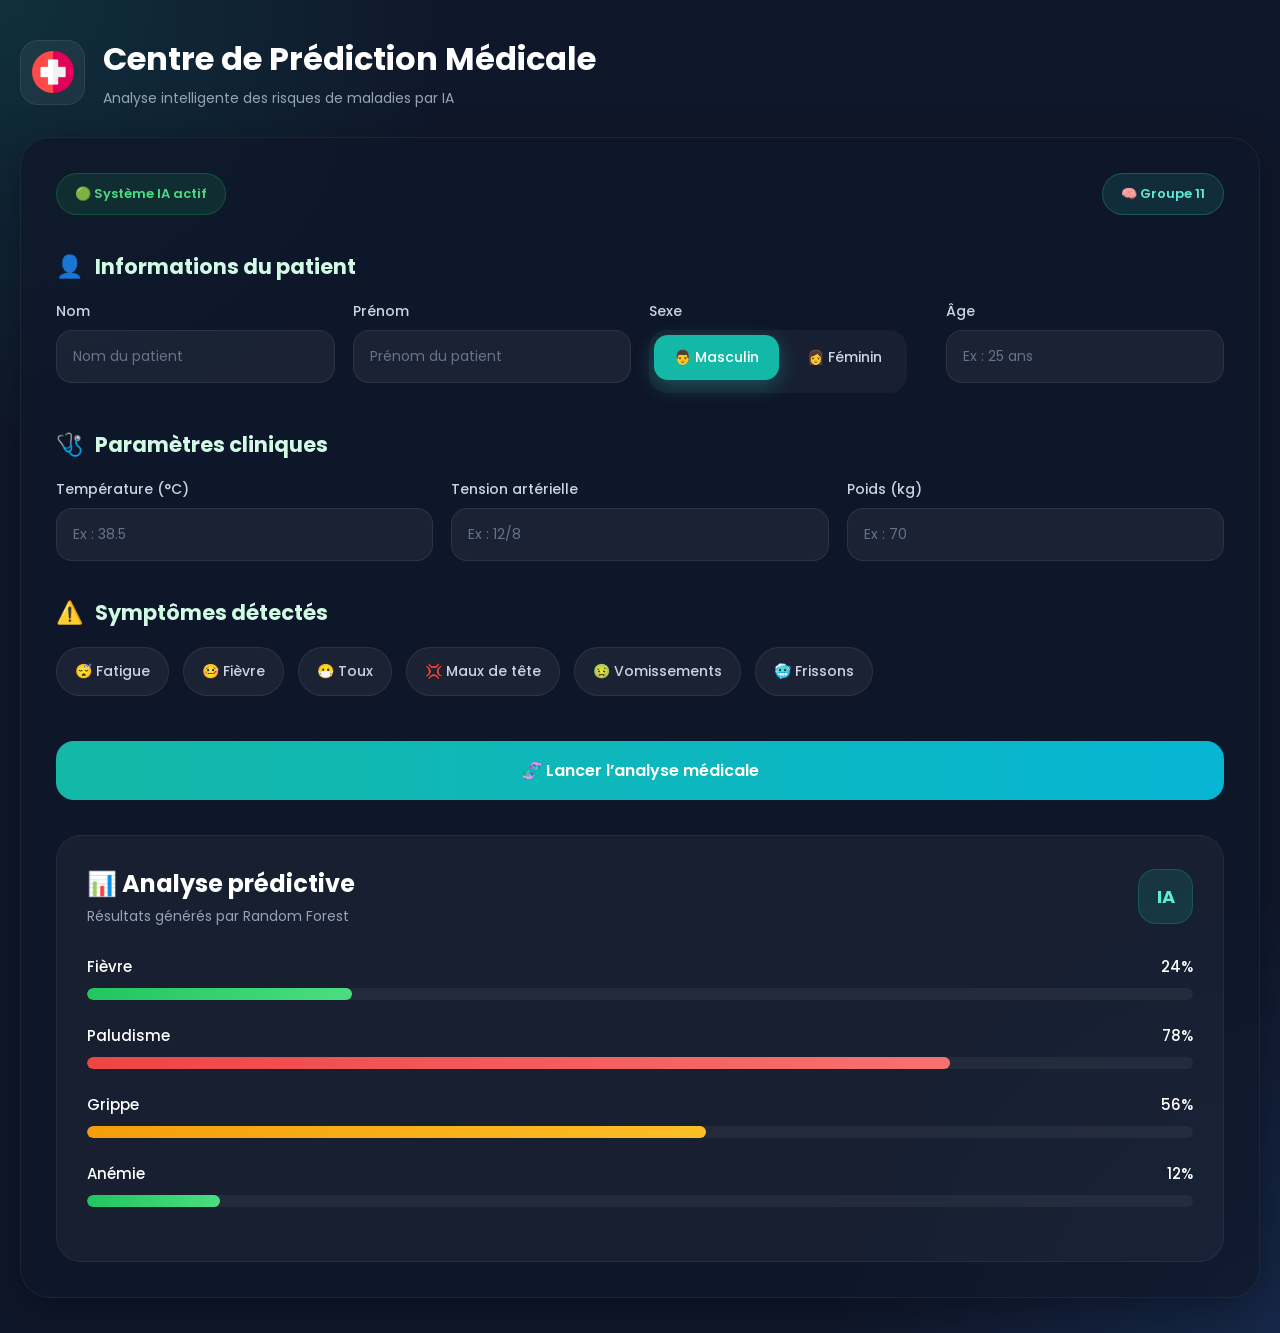
==== frontend/index.html @ faef94f9 "Ajout interface formulaire" ====
<!DOCTYPE html>
<html lang="fr">
<head>
    <meta charset="UTF-8">
    <meta name="viewport" content="width=device-width, initial-scale=1.0">

    <title>Prédiction des maladies</title>

    <link rel="icon" type="image/png" href="assets/hospital.png">

    <link rel="stylesheet" href="css/style.css">
</head>

<body>

    <div class="container">

        <!-- HEADER -->
        <div class="header">

            <div class="logo-box">
                <img src="assets/hospital.png" alt="logo">
            </div>

            <div>
                <h1>Centre de Prédiction Médicale</h1>
                <p>Analyse intelligente des risques de maladies par IA</p>
            </div>

        </div>

        <!-- CARD -->
        <div class="card">

            <!-- TOP BAR -->
            <div class="top-bar">

                <div class="status">
                    🟢 Système IA actif
                </div>

                <div class="group-badge">
                    🧠 Groupe 11
                </div>

            </div>

            <form>

                <!-- PATIENT -->
                <div class="section">

                    <div class="section-header">
                        <span class="section-icon">👤</span>
                        <h2>Informations du patient</h2>
                    </div>

                    <div class="grid grid-4">

                        <div class="input-group">
                            <label>Nom</label>
                            <input type="text" placeholder="Nom du patient">
                        </div>

                        <div class="input-group">
                            <label>Prénom</label>
                            <input type="text" placeholder="Prénom du patient">
                        </div>

                        <div class="input-group">
                            <label>Sexe</label>

                            <div class="gender-switch">

                                <input type="radio" id="male" name="gender" checked>
                                <label for="male">👨 Masculin</label>

                                <input type="radio" id="female" name="gender">
                                <label for="female">👩 Féminin</label>

                            </div>

                        </div>

                        <div class="input-group">
                            <label>Âge</label>
                            <input type="number" placeholder="Ex : 25 ans">
                        </div>

                    </div>

                </div>

                <!-- PARAMETRES -->
                <div class="section">

                    <div class="section-header">
                        <span class="section-icon">🩺</span>
                        <h2>Paramètres cliniques</h2>
                    </div>

                    <div class="grid grid-3">

                        <div class="input-group">
                            <label>Température (°C)</label>
                            <input type="number" step="0.1" placeholder="Ex : 38.5">
                        </div>

                        <div class="input-group">
                            <label>Tension artérielle</label>
                            <input type="text" placeholder="Ex : 12/8">
                        </div>

                        <div class="input-group">
                            <label>Poids (kg)</label>
                            <input type="number" placeholder="Ex : 70">
                        </div>

                    </div>

                </div>

                <!-- SYMPTOMES -->
                <div class="section">

                    <div class="section-header">
                        <span class="section-icon">⚠️</span>
                        <h2>Symptômes détectés</h2>
                    </div>

                    <div class="symptoms-container">

                        <label class="symptom-pill">
                            <input type="checkbox">
                            <span>😴 Fatigue</span>
                        </label>

                        <label class="symptom-pill">
                            <input type="checkbox">
                            <span>🤒 Fièvre</span>
                        </label>

                        <label class="symptom-pill">
                            <input type="checkbox">
                            <span>😷 Toux</span>
                        </label>

                        <label class="symptom-pill">
                            <input type="checkbox">
                            <span>💢 Maux de tête</span>
                        </label>

                        <label class="symptom-pill">
                            <input type="checkbox">
                            <span>🤢 Vomissements</span>
                        </label>

                        <label class="symptom-pill">
                            <input type="checkbox">
                            <span>🥶 Frissons</span>
                        </label>

                    </div>

                </div>

                <!-- BUTTON -->
                <button type="submit">
                    🧬 Lancer l’analyse médicale
                </button>

            </form>

            <!-- RESULTATS -->
            <div class="result-box">

                <div class="result-header">

                    <div>
                        <h2>📊 Analyse prédictive</h2>
                        <p>Résultats générés par Random Forest</p>
                    </div>

                    <div class="ai-badge">
                        IA
                    </div>

                </div>

                <!-- RESULT ITEM -->
                <div class="disease">

                    <div class="disease-info">
                        <span>Fièvre</span>
                        <span>24%</span>
                    </div>

                    <div class="progress">
                        <div class="progress-fill low" style="width:24%;"></div>
                    </div>

                </div>

                <div class="disease">

                    <div class="disease-info">
                        <span>Paludisme</span>
                        <span>78%</span>
                    </div>

                    <div class="progress">
                        <div class="progress-fill high" style="width:78%;"></div>
                    </div>

                </div>

                <div class="disease">

                    <div class="disease-info">
                        <span>Grippe</span>
                        <span>56%</span>
                    </div>

                    <div class="progress">
                        <div class="progress-fill medium" style="width:56%;"></div>
                    </div>

                </div>

                <div class="disease">

                    <div class="disease-info">
                        <span>Anémie</span>
                        <span>12%</span>
                    </div>

                    <div class="progress">
                        <div class="progress-fill low" style="width:12%;"></div>
                    </div>

                </div>

            </div>

        </div>

    </div>

</body>
</html>
---- frontend/css/style.css ----
@import url('https://fonts.googleapis.com/css2?family=Poppins:wght@300;400;500;600;700&display=swap');

*{
    margin:0;
    padding:0;
    box-sizing:border-box;
    font-family:'Poppins', sans-serif;
}

body{
    min-height:100vh;
    background:
    radial-gradient(circle at top left, rgba(20,184,166,0.15), transparent 25%),
    radial-gradient(circle at bottom right, rgba(59,130,246,0.15), transparent 25%),
    #0f172a;

    color:white;

    display:flex;
    justify-content:center;

    padding:35px 20px;
}

/* CONTAINER */
.container{
    width:100%;
    max-width:1400px;
}

/* HEADER */
.header{
    display:flex;
    align-items:center;
    gap:18px;
    margin-bottom:28px;
}

.logo-box{
    width:65px;
    height:65px;

    border-radius:18px;

    background:rgba(255,255,255,0.06);

    display:flex;
    justify-content:center;
    align-items:center;

    border:1px solid rgba(255,255,255,0.08);

    backdrop-filter:blur(10px);
}

.logo-box img{
    width:42px;
}

.header h1{
    font-size:32px;
    font-weight:700;
    margin-bottom:5px;
}

.header p{
    color:#94a3b8;
    font-size:14px;
}

/* CARD */
.card{
    background:rgba(15,23,42,0.75);

    border:1px solid rgba(255,255,255,0.06);

    border-radius:30px;

    padding:35px;

    backdrop-filter:blur(20px);

    box-shadow:
    0 10px 40px rgba(0,0,0,0.35);

    overflow:hidden;
}

/* TOP BAR */
.top-bar{
    display:flex;
    justify-content:space-between;
    align-items:center;

    margin-bottom:35px;
}

.status{
    background:rgba(34,197,94,0.12);
    color:#4ade80;

    border:1px solid rgba(34,197,94,0.25);

    padding:10px 18px;
    border-radius:30px;

    font-size:13px;
    font-weight:600;
}

.group-badge{
    background:rgba(45,212,191,0.12);
    color:#5eead4;

    border:1px solid rgba(45,212,191,0.25);

    padding:10px 18px;
    border-radius:30px;

    font-size:13px;
    font-weight:600;
}

/* SECTION */
.section{
    margin-bottom:35px;
}

.section-header{
    display:flex;
    align-items:center;
    gap:12px;

    margin-bottom:18px;
}

.section-icon{
    font-size:22px;
}

.section-header h2{
    font-size:21px;
    color:#d1fae5;
}

/* GRID */
.grid{
    display:grid;
    gap:18px;
}

.grid-4{
    grid-template-columns:repeat(auto-fit,minmax(220px,1fr));
}

.grid-3{
    grid-template-columns:repeat(auto-fit,minmax(260px,1fr));
}

/* INPUT */
.input-group label{
    display:block;
    margin-bottom:8px;

    color:#cbd5e1;

    font-size:14px;
    font-weight:500;
}

input{
    width:100%;

    padding:15px 16px;

    border:none;
    outline:none;

    border-radius:16px;

    background:rgba(255,255,255,0.05);

    border:1px solid rgba(255,255,255,0.08);

    color:white;

    font-size:14px;

    transition:0.25s;
}

input::placeholder{
    color:#64748b;
}

input:focus{
    border-color:#14b8a6;

    box-shadow:
    0 0 0 4px rgba(20,184,166,0.12);
}

/* SEXE */
.gender-switch{
    display:flex;
    gap:8px;

    background:rgba(255,255,255,0.04);

    border-radius:18px;

    padding:5px;

    width:fit-content;
}

.gender-switch input{
    display:none;
}

.gender-switch label{
    padding:12px 20px;

    border-radius:14px;

    cursor:pointer;

    transition:0.25s;

    color:#cbd5e1;

    font-size:14px;
    font-weight:500;
}

.gender-switch label:hover{
    background:rgba(255,255,255,0.06);
}

.gender-switch input:checked + label{
    background:#14b8a6;
    color:white;

    box-shadow:
    0 6px 20px rgba(20,184,166,0.35);
}

/* SYMPTOMES */
.symptoms-container{
    display:flex;
    flex-wrap:wrap;
    gap:14px;
}

.symptom-pill input{
    display:none;
}

.symptom-pill span{
    display:flex;
    align-items:center;
    gap:10px;

    padding:13px 18px;

    border-radius:50px;

    background:rgba(255,255,255,0.05);

    border:1px solid rgba(255,255,255,0.08);

    color:#cbd5e1;

    cursor:pointer;

    transition:0.25s;

    font-size:14px;
    font-weight:500;
}

.symptom-pill span:hover{
    border-color:#14b8a6;

    transform:translateY(-2px);
}

.symptom-pill input:checked + span{
    background:#14b8a6;
    color:white;

    border-color:#14b8a6;

    box-shadow:
    0 6px 20px rgba(20,184,166,0.30);
}

/* BUTTON */
button{
    width:100%;

    margin-top:10px;

    padding:17px;

    border:none;
    outline:none;

    border-radius:18px;

    background:linear-gradient(90deg,#14b8a6,#06b6d4);

    color:white;

    font-size:16px;
    font-weight:600;

    cursor:pointer;

    transition:0.3s;
}

button:hover{
    transform:translateY(-2px);

    box-shadow:
    0 10px 25px rgba(6,182,212,0.25);
}

/* RESULT BOX */
.result-box{
    margin-top:35px;

    background:rgba(255,255,255,0.04);

    border:1px solid rgba(255,255,255,0.06);

    border-radius:25px;

    padding:30px;
}

/* RESULT HEADER */
.result-header{
    display:flex;
    justify-content:space-between;
    align-items:center;

    margin-bottom:28px;
}

.result-header h2{
    font-size:24px;
    margin-bottom:5px;
}

.result-header p{
    color:#94a3b8;
    font-size:14px;
}

.ai-badge{
    width:55px;
    height:55px;

    border-radius:18px;

    background:rgba(20,184,166,0.15);

    border:1px solid rgba(20,184,166,0.25);

    display:flex;
    justify-content:center;
    align-items:center;

    color:#5eead4;

    font-weight:700;
    font-size:18px;
}

/* DISEASE */
.disease{
    margin-bottom:24px;
}

.disease-info{
    display:flex;
    justify-content:space-between;

    margin-bottom:10px;

    font-size:15px;
    font-weight:500;
}

/* PROGRESS */
.progress{
    width:100%;
    height:12px;

    background:rgba(255,255,255,0.05);

    border-radius:30px;

    overflow:hidden;
}

.progress-fill{
    height:100%;
    border-radius:30px;
}

/* COLORS */
.low{
    background:linear-gradient(90deg,#22c55e,#4ade80);
}

.medium{
    background:linear-gradient(90deg,#f59e0b,#fbbf24);
}

.high{
    background:linear-gradient(90deg,#ef4444,#f87171);
}

/* RESPONSIVE */
@media(max-width:900px){

    .header h1{
        font-size:24px;
    }

    .card{
        padding:25px;
    }

    .top-bar{
        flex-direction:column;
        align-items:flex-start;
        gap:12px;
    }

    .result-header{
        flex-direction:column;
        align-items:flex-start;
        gap:15px;
    }

    .gender-switch{
        width:100%;
    }

    .gender-switch label{
        flex:1;
        text-align:center;
    }

}
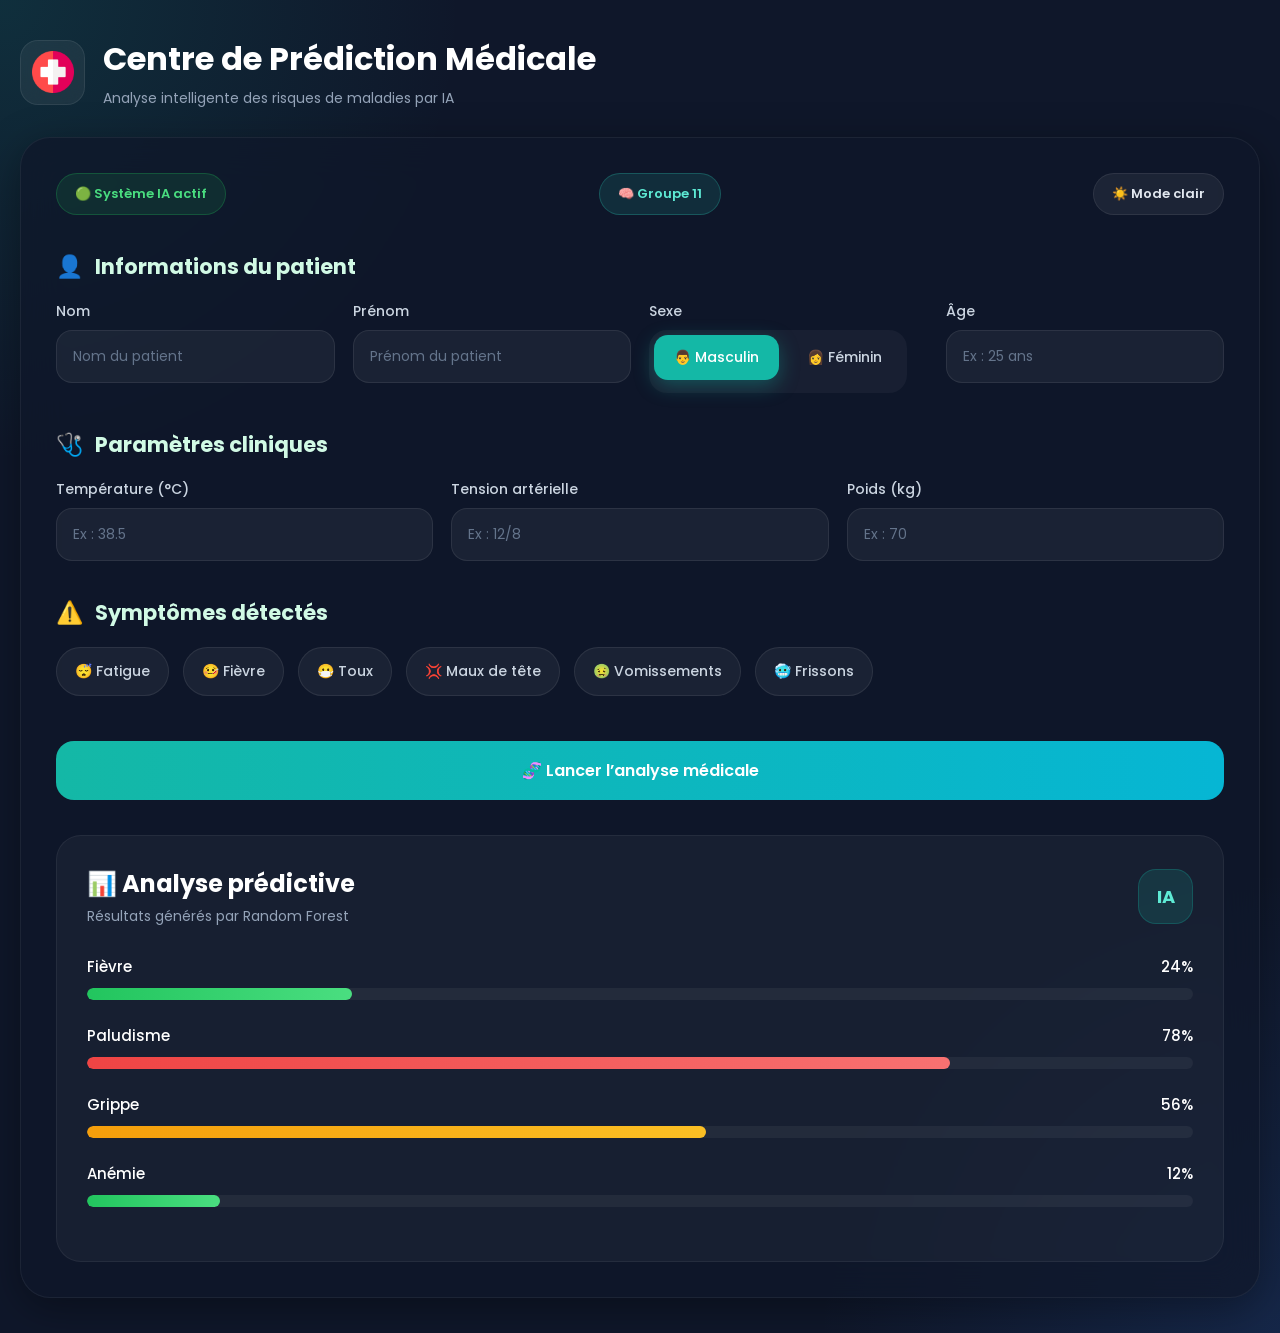
==== commit 4dca00a1: "Ajout interface formulaire" ====
--- a/frontend/index.html
+++ b/frontend/index.html
@@ -43,6 +43,10 @@
                     🧠 Groupe 11
                 </div>
 
+                <button type="button" class="theme-toggle" id="themeToggle">
+                    ☀️ Mode clair
+                </button>
+
             </div>
 
             <form>
@@ -246,5 +250,23 @@
 
     </div>
 
+    <script>
+
+        const toggleBtn = document.getElementById("themeToggle");
+
+        toggleBtn.addEventListener("click", () => {
+
+            document.body.classList.toggle("light-mode");
+
+            if(document.body.classList.contains("light-mode")){
+                toggleBtn.innerHTML = "🌙 Mode sombre";
+            }else{
+                toggleBtn.innerHTML = "☀️ Mode clair";
+            }
+
+        });
+
+    </script>
+
 </body>
 </html>
--- a/frontend/css/style.css
+++ b/frontend/css/style.css
@@ -456,4 +456,138 @@
         text-align:center;
     }
 
+}
+
+/* ------------------------------------------------------------------------- */
+
+/* THEME BUTTON */
+.theme-toggle{
+    padding:10px 18px !important;
+
+    border-radius:30px !important;
+
+    background:rgba(255,255,255,0.06) !important;
+
+    border:1px solid rgba(255,255,255,0.08) !important;
+
+    color:#e2e8f0 !important;
+
+    font-size:13px !important;
+    font-weight:600 !important;
+
+    cursor:pointer;
+
+    transition:0.25s;
+
+    width:auto !important;
+    margin-top:0 !important;
+
+    box-shadow:none !important;
+}
+
+.theme-toggle:hover{
+    background:rgba(255,255,255,0.10) !important;
+
+    transform:translateY(-1px);
+}
+
+/* ---------------------------------------------------------------------------------------- */
+
+/* LIGHT MODE */
+body.light-mode{
+
+    background:
+    radial-gradient(circle at top left, rgba(20,184,166,0.10), transparent 25%),
+    radial-gradient(circle at bottom right, rgba(59,130,246,0.10), transparent 25%),
+    #f1f5f9;
+
+    color:#0f172a;
+}
+
+/* HEADER */
+body.light-mode .header h1{
+    color:#0f172a;
+}
+
+body.light-mode .header p{
+    color:#475569;
+}
+
+/* CARD */
+body.light-mode .card{
+    background:rgba(255,255,255,0.75);
+
+    border:1px solid rgba(15,23,42,0.08);
+
+    box-shadow:
+    0 10px 40px rgba(15,23,42,0.08);
+}
+
+/* TITLES */
+body.light-mode .section-header h2{
+    color:#0f172a;
+}
+
+/* LABELS */
+body.light-mode .input-group label{
+    color:#334155;
+}
+
+/* INPUTS */
+body.light-mode input{
+    background:white;
+
+    color:#0f172a;
+
+    border:1px solid #dbeafe;
+}
+
+body.light-mode input::placeholder{
+    color:#94a3b8;
+}
+
+/* GENDER */
+body.light-mode .gender-switch{
+    background:#e2e8f0;
+}
+
+body.light-mode .gender-switch label{
+    color:#334155;
+}
+
+/* SYMPTOMS */
+body.light-mode .symptom-pill span{
+    background:white;
+
+    color:#334155;
+
+    border:1px solid #dbeafe;
+}
+
+/* RESULT */
+body.light-mode .result-box{
+    background:rgba(255,255,255,0.65);
+
+    border:1px solid rgba(15,23,42,0.06);
+}
+
+body.light-mode .result-header h2{
+    color:#0f172a;
+}
+
+body.light-mode .result-header p{
+    color:#475569;
+}
+
+body.light-mode .disease-info{
+    color:#0f172a;
+}
+
+/* BUTTON THEME */
+body.light-mode .theme-toggle{
+    background:white !important;
+
+    color:#0f172a !important;
+
+    border:1px solid #cbd5e1 !important;
 }
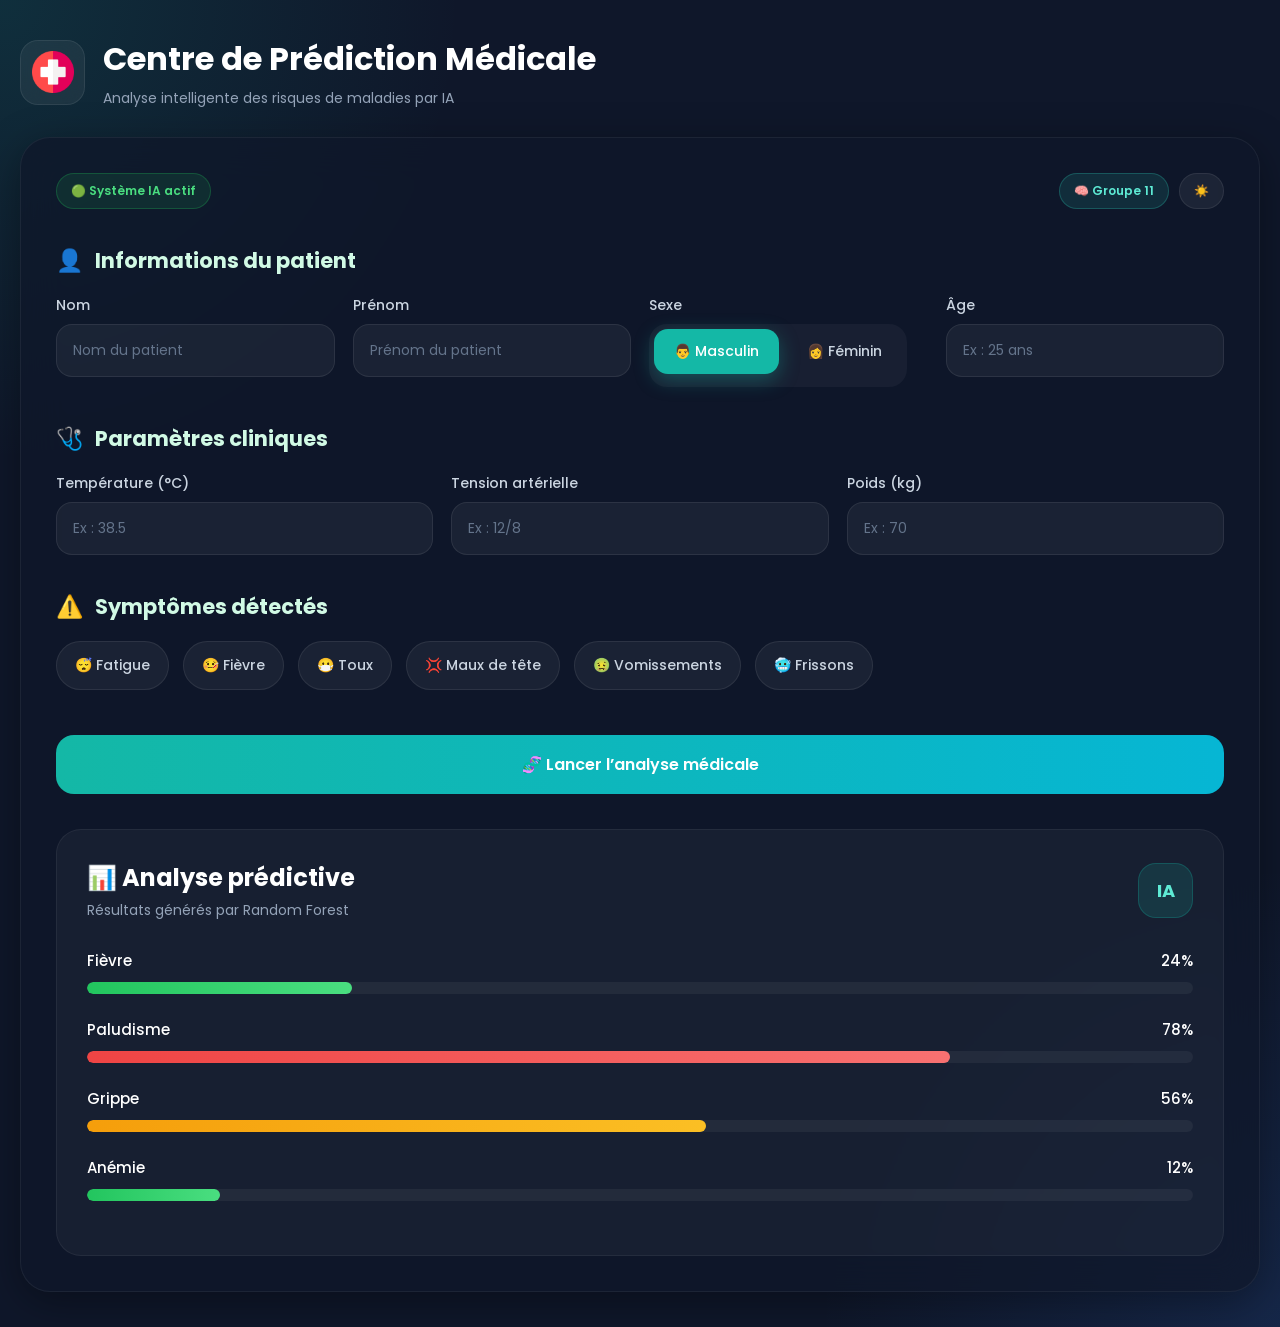
==== commit bb0cacaf: "Ajout interface formulaire" ====
--- a/frontend/index.html
+++ b/frontend/index.html
@@ -39,13 +39,17 @@
                     🟢 Système IA actif
                 </div>
 
-                <div class="group-badge">
-                    🧠 Groupe 11
-                </div>
-
-                <button type="button" class="theme-toggle" id="themeToggle">
-                    ☀️ Mode clair
-                </button>
+                <div class="top-right">
+
+                    <div class="group-badge">
+                        🧠 Groupe 11
+                    </div>
+
+                    <button type="button" class="theme-toggle" id="themeToggle">
+                        ☀️
+                    </button>
+
+                </div>
 
             </div>
 
@@ -254,14 +258,36 @@
 
         const toggleBtn = document.getElementById("themeToggle");
 
+        /* LOAD SAVED THEME */
+        if(localStorage.getItem("theme") === "light"){
+
+            document.body.classList.add("light-mode");
+
+            toggleBtn.innerHTML = "🌙 ";
+
+        }else{
+
+            toggleBtn.innerHTML = "☀️";
+
+        }
+
+        /* TOGGLE THEME */
         toggleBtn.addEventListener("click", () => {
 
             document.body.classList.toggle("light-mode");
 
             if(document.body.classList.contains("light-mode")){
-                toggleBtn.innerHTML = "🌙 Mode sombre";
+
+                localStorage.setItem("theme", "light");
+
+                toggleBtn.innerHTML = "🌙";
+
             }else{
-                toggleBtn.innerHTML = "☀️ Mode clair";
+
+                localStorage.setItem("theme", "dark");
+
+                toggleBtn.innerHTML = "☀️";
+
             }
 
         });
--- a/frontend/css/style.css
+++ b/frontend/css/style.css
@@ -92,6 +92,8 @@
     justify-content:space-between;
     align-items:center;
 
+    gap:12px;
+
     margin-bottom:35px;
 }
 
@@ -101,11 +103,13 @@
 
     border:1px solid rgba(34,197,94,0.25);
 
-    padding:10px 18px;
+    padding:8px 14px;
     border-radius:30px;
 
-    font-size:13px;
+    font-size:12px;
     font-weight:600;
+
+    white-space:nowrap;
 }
 
 .group-badge{
@@ -114,11 +118,21 @@
 
     border:1px solid rgba(45,212,191,0.25);
 
-    padding:10px 18px;
+    padding:8px 14px;
     border-radius:30px;
 
-    font-size:13px;
+    font-size:12px;
     font-weight:600;
+
+    white-space:nowrap;
+}
+
+.top-right{
+    display:flex;
+    align-items:center;
+    gap:10px;
+
+    flex-wrap:nowrap;
 }
 
 /* SECTION */
@@ -424,21 +438,73 @@
     background:linear-gradient(90deg,#ef4444,#f87171);
 }
 
-/* RESPONSIVE */
+/* RESPONSIVE AM Telephone lest e ---------------------------------------------- */
 @media(max-width:900px){
 
+    body{
+        padding:20px 12px;
+    }
+
+    .header{
+        align-items:flex-start;
+    }
+
     .header h1{
-        font-size:24px;
+        font-size:20px;
+    }
+
+    .header p{
+        font-size:13px;
     }
 
     .card{
-        padding:25px;
+        padding:20px;
+        border-radius:24px;
     }
 
     .top-bar{
-        flex-direction:column;
-        align-items:flex-start;
-        gap:12px;
+        align-items:center;
+    }
+
+    .status{
+        font-size:11px;
+        padding:7px 12px;
+    }
+
+    .group-badge{
+        font-size:11px;
+        padding:7px 12px;
+    }
+
+    .theme-toggle{
+        font-size:11px !important;
+        padding:7px 12px !important;
+    }
+
+    .top-right{
+        gap:8px;
+    }
+
+    .section-header h2{
+        font-size:18px;
+    }
+
+    .gender-switch{
+        width:100%;
+    }
+
+    .gender-switch label{
+        flex:1;
+        text-align:center;
+    }
+
+    .symptoms-container{
+        gap:10px;
+    }
+
+    .symptom-pill span{
+        font-size:13px;
+        padding:11px 15px;
     }
 
     .result-header{
@@ -447,22 +513,13 @@
         gap:15px;
     }
 
-    .gender-switch{
-        width:100%;
-    }
-
-    .gender-switch label{
-        flex:1;
-        text-align:center;
-    }
-
 }
 
 /* ------------------------------------------------------------------------- */
 
 /* THEME BUTTON */
 .theme-toggle{
-    padding:10px 18px !important;
+    padding:8px 14px !important;
 
     border-radius:30px !important;
 
@@ -472,7 +529,7 @@
 
     color:#e2e8f0 !important;
 
-    font-size:13px !important;
+    font-size:12px !important;
     font-weight:600 !important;
 
     cursor:pointer;
@@ -480,7 +537,12 @@
     transition:0.25s;
 
     width:auto !important;
+
     margin-top:0 !important;
+
+    white-space:nowrap;
+
+    flex-shrink:0;
 
     box-shadow:none !important;
 }
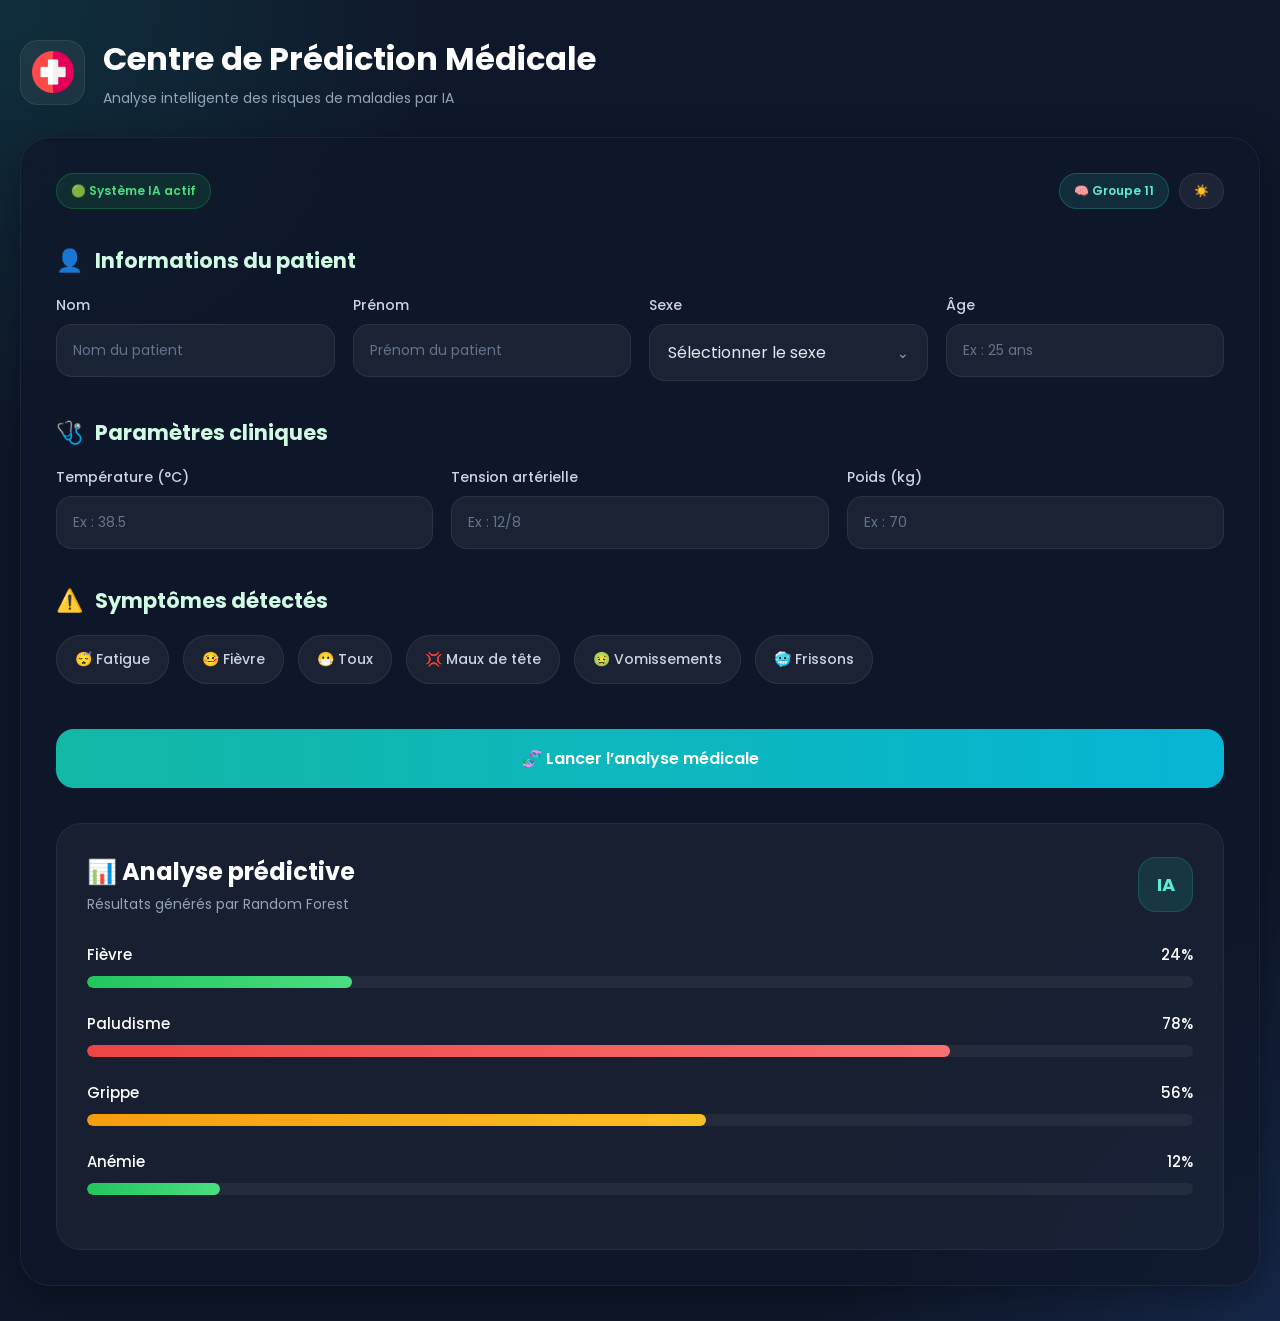
==== commit dbd25c41: "Ajout interface formulaire" ====
--- a/frontend/index.html
+++ b/frontend/index.html
@@ -2,7 +2,9 @@
 <html lang="fr">
 <head>
     <meta charset="UTF-8">
-    <meta name="viewport" content="width=device-width, initial-scale=1.0">
+    <meta 
+    name="viewport" 
+    content="width=device-width, initial-scale=1.0, maximum-scale=1.0, user-scalable=no">
 
     <title>Prédiction des maladies</title>
 
@@ -76,15 +78,22 @@
                         </div>
 
                         <div class="input-group">
+
                             <label>Sexe</label>
 
-                            <div class="gender-switch">
-
-                                <input type="radio" id="male" name="gender" checked>
-                                <label for="male">👨 Masculin</label>
-
-                                <input type="radio" id="female" name="gender">
-                                <label for="female">👩 Féminin</label>
+                            <div class="custom-select" id="genderSelect">
+
+                                <div class="select-selected" id="selectedGender">
+                                    Sélectionner le sexe
+                                </div>
+
+                                <div class="select-options">
+
+                                    <div class="select-option">Masculin</div>
+
+                                    <div class="select-option">Féminin</div>
+
+                                </div>
 
                             </div>
 
@@ -255,7 +264,8 @@
     </div>
 
     <script>
-
+        const customSelect = document.getElementById("genderSelect");
+        const selected = document.getElementById("selectedGender");
         const toggleBtn = document.getElementById("themeToggle");
 
         /* LOAD SAVED THEME */
@@ -292,6 +302,28 @@
 
         });
 
+        customSelect.addEventListener("click", () => {
+            customSelect.classList.toggle("active");
+        });
+
+        document.querySelectorAll(".select-option").forEach(option => {
+
+            option.addEventListener("click", () => {
+
+                selected.innerHTML = option.innerHTML;
+
+            });
+
+        });
+
+        window.addEventListener("click", (e) => {
+
+            if(!customSelect.contains(e.target)){
+                customSelect.classList.remove("active");
+            }
+
+        });
+
     </script>
 
 </body>
--- a/frontend/css/style.css
+++ b/frontend/css/style.css
@@ -215,48 +215,102 @@
 }
 
 /* SEXE */
-.gender-switch{
-    display:flex;
-    gap:8px;
-
-    background:rgba(255,255,255,0.04);
-
-    border-radius:18px;
-
-    padding:5px;
-
-    width:fit-content;
-}
-
-.gender-switch input{
+/* CUSTOM SELECT */
+.custom-select{
+    position:relative;
+    width:100%;
+}
+
+/* SELECT BUTTON */
+.select-selected{
+
+    background:rgba(255,255,255,0.05);
+
+    border:1px solid rgba(255,255,255,0.08);
+
+    padding:15px 18px;
+
+    border-radius:16px;
+
+    cursor:pointer;
+
+    transition:0.25s;
+
+    color:#e2e8f0;
+
+    position:relative;
+
+    user-select:none;
+}
+
+/* ARROW */
+.select-selected::after{
+    content:"⌄";
+
+    position:absolute;
+
+    right:18px;
+    top:50%;
+
+    transform:translateY(-50%);
+
+    color:#94a3b8;
+
+    font-size:14px;
+}
+
+/* HOVER */
+.select-selected:hover{
+    border-color:#14b8a6;
+}
+
+/* OPTIONS */
+.select-options{
+
+    position:absolute;
+
+    top:110%;
+    left:0;
+
+    width:100%;
+
+    background:#1e293b;
+
+    border:1px solid rgba(255,255,255,0.08);
+
+    border-radius:16px;
+
+    overflow:hidden;
+
     display:none;
-}
-
-.gender-switch label{
-    padding:12px 20px;
-
-    border-radius:14px;
+
+    z-index:1000;
+
+    box-shadow:
+    0 10px 25px rgba(0,0,0,0.25);
+}
+
+/* OPTION */
+.select-option{
+
+    padding:14px 18px;
 
     cursor:pointer;
 
-    transition:0.25s;
-
-    color:#cbd5e1;
-
-    font-size:14px;
-    font-weight:500;
-}
-
-.gender-switch label:hover{
-    background:rgba(255,255,255,0.06);
-}
-
-.gender-switch input:checked + label{
-    background:#14b8a6;
-    color:white;
-
-    box-shadow:
-    0 6px 20px rgba(20,184,166,0.35);
+    transition:0.2s;
+
+    color:#e2e8f0;
+}
+
+.select-option:hover{
+    background:rgba(20,184,166,0.15);
+
+    color:#5eead4;
+}
+
+/* ACTIVE */
+.custom-select.active .select-options{
+    display:block;
 }
 
 /* SYMPTOMES */
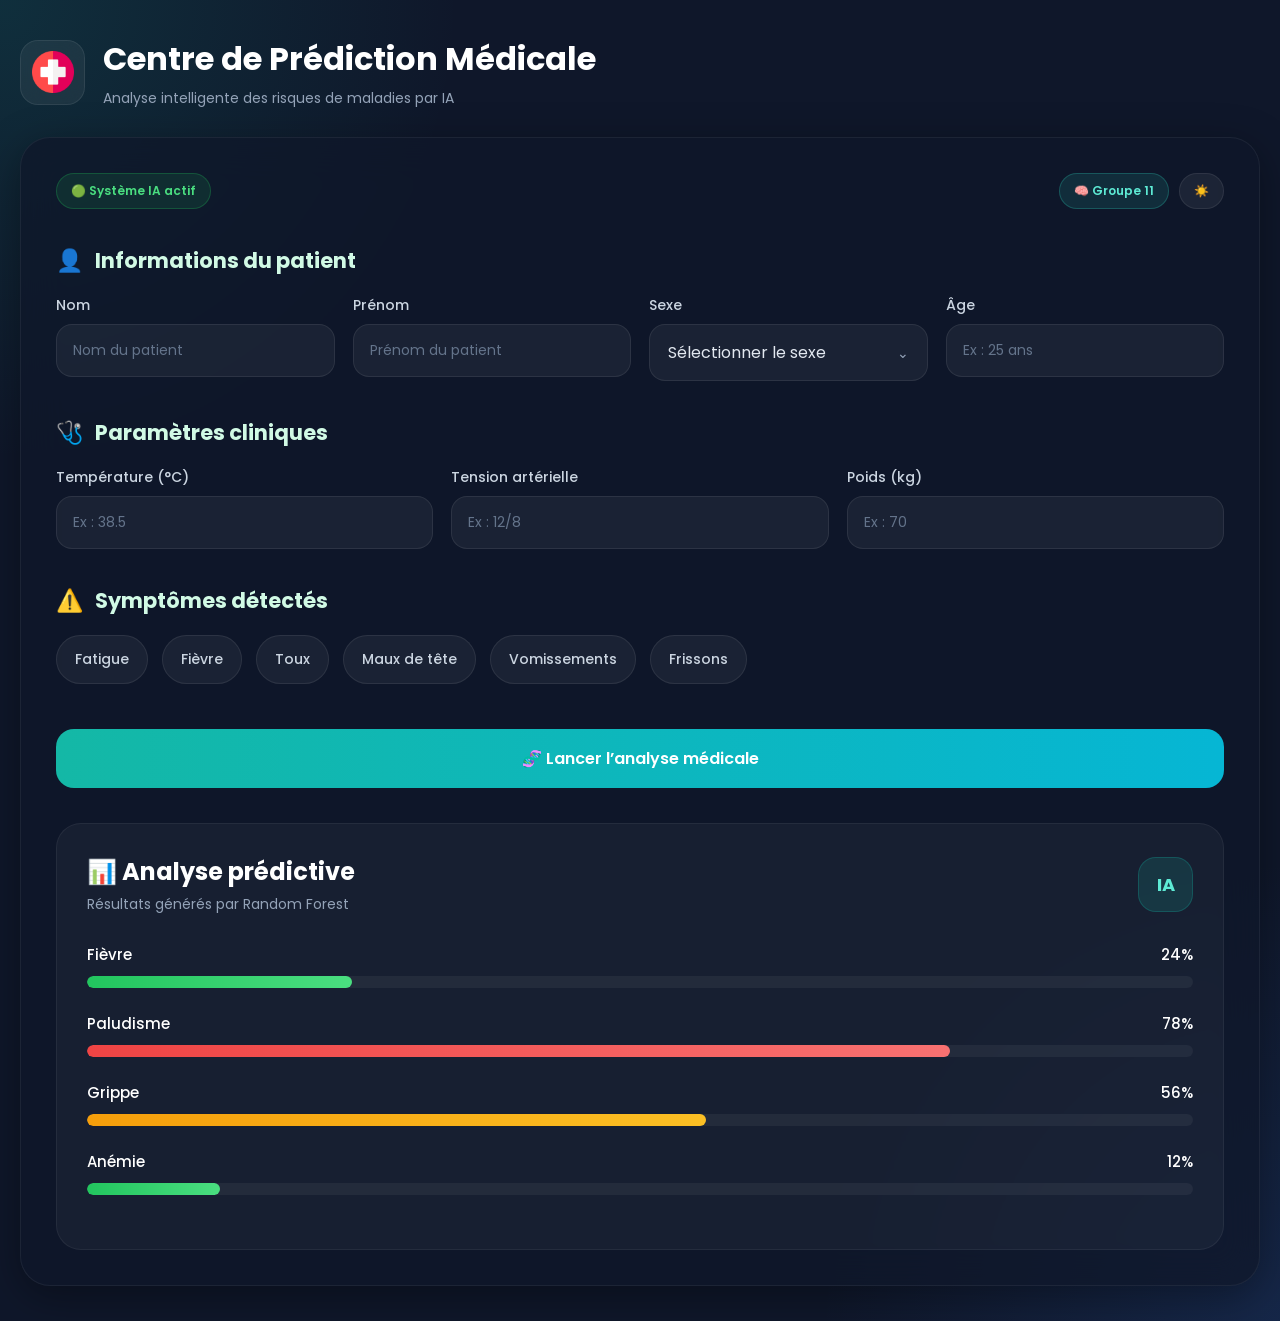
==== commit 72a7668e: "Ajout interface formulaire" ====
--- a/frontend/index.html
+++ b/frontend/index.html
@@ -149,32 +149,32 @@
 
                         <label class="symptom-pill">
                             <input type="checkbox">
-                            <span>😴 Fatigue</span>
-                        </label>
-
-                        <label class="symptom-pill">
-                            <input type="checkbox">
-                            <span>🤒 Fièvre</span>
-                        </label>
-
-                        <label class="symptom-pill">
-                            <input type="checkbox">
-                            <span>😷 Toux</span>
-                        </label>
-
-                        <label class="symptom-pill">
-                            <input type="checkbox">
-                            <span>💢 Maux de tête</span>
-                        </label>
-
-                        <label class="symptom-pill">
-                            <input type="checkbox">
-                            <span>🤢 Vomissements</span>
-                        </label>
-
-                        <label class="symptom-pill">
-                            <input type="checkbox">
-                            <span>🥶 Frissons</span>
+                            <span>Fatigue</span>
+                        </label>
+
+                        <label class="symptom-pill">
+                            <input type="checkbox">
+                            <span>Fièvre</span>
+                        </label>
+
+                        <label class="symptom-pill">
+                            <input type="checkbox">
+                            <span>Toux</span>
+                        </label>
+
+                        <label class="symptom-pill">
+                            <input type="checkbox">
+                            <span>Maux de tête</span>
+                        </label>
+
+                        <label class="symptom-pill">
+                            <input type="checkbox">
+                            <span>Vomissements</span>
+                        </label>
+
+                        <label class="symptom-pill">
+                            <input type="checkbox">
+                            <span>Frissons</span>
                         </label>
 
                     </div>
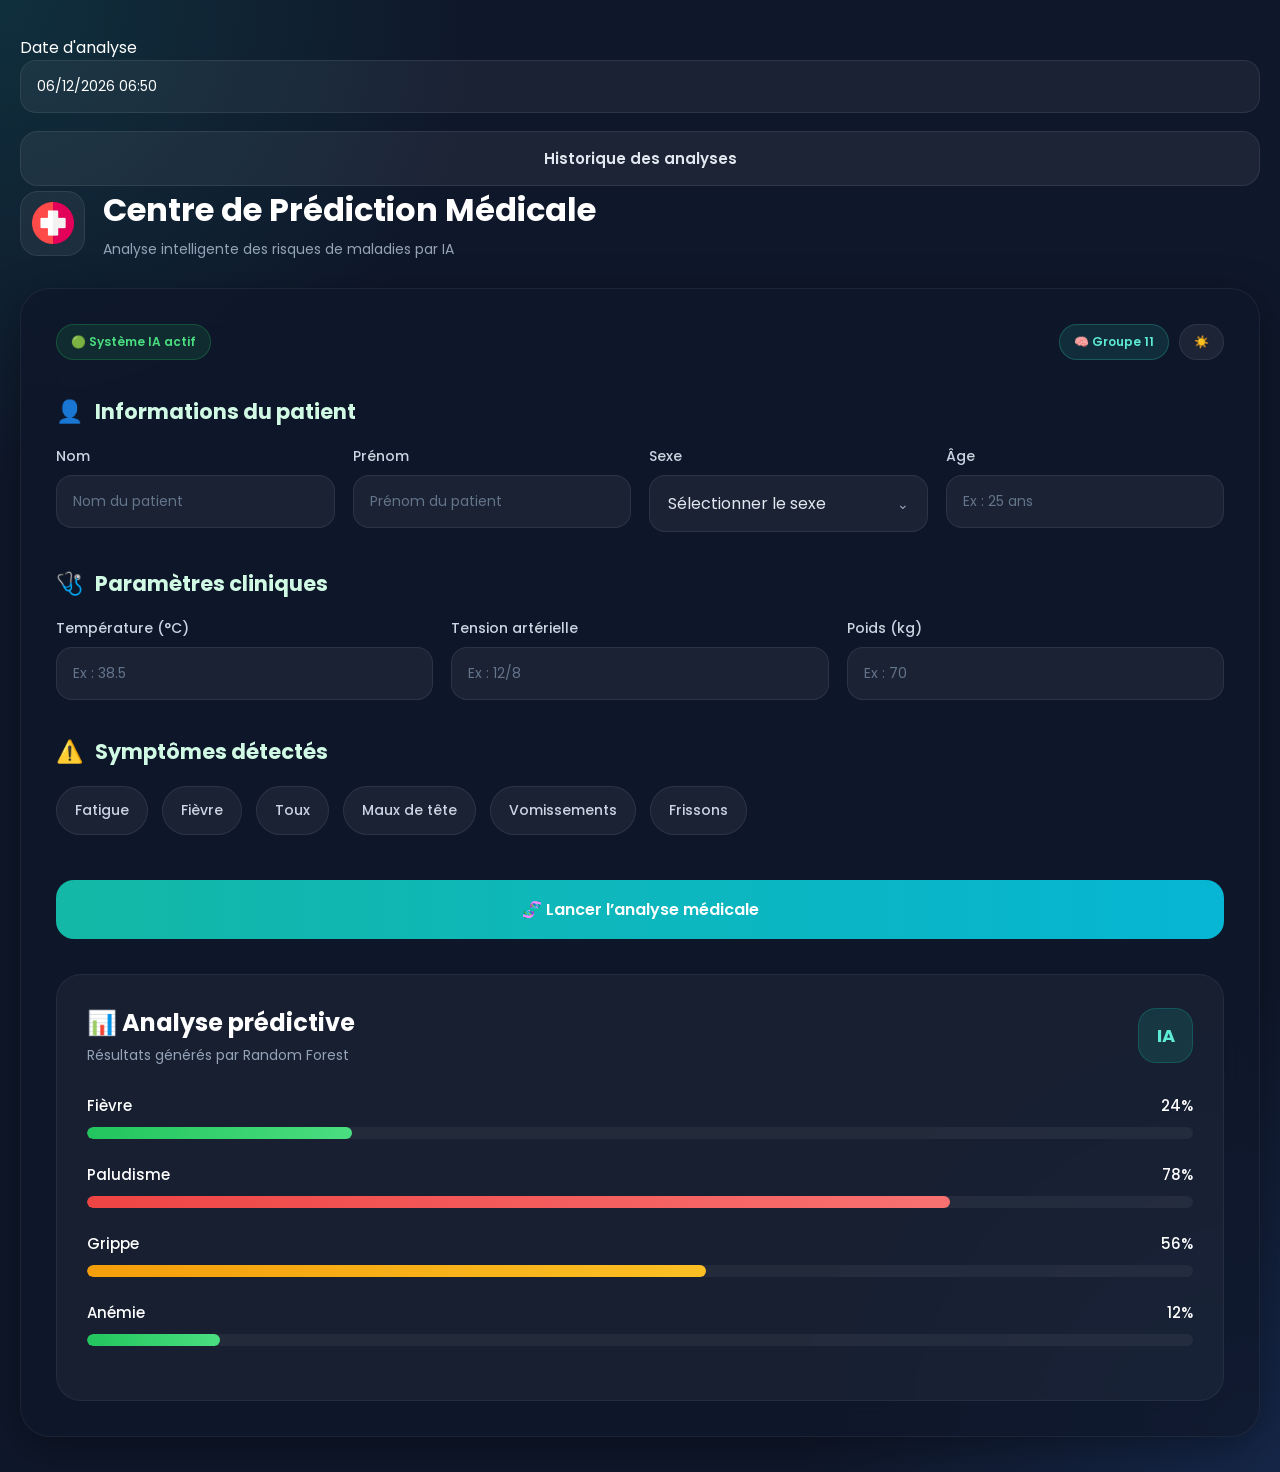
==== commit 96728758: "Ajout interface formulaire" ====
--- a/frontend/index.html
+++ b/frontend/index.html
@@ -13,9 +13,92 @@
     <link rel="stylesheet" href="css/style.css">
 </head>
 
+<!-- HISTORIQUE MODAL -->
+<div class="history-modal" id="historyModal">
+
+    <div class="history-content">
+
+        <!-- HEADER -->
+        <div class="history-header">
+
+            <h2>Historique des analyses</h2>
+
+            <button class="close-history" id="closeHistory">
+                ✕
+            </button>
+
+        </div>
+
+        <!-- TABLE -->
+        <div class="table-container">
+
+            <table>
+
+                <thead>
+
+                    <tr>
+
+                        <th>Date</th>
+                        <th>Nom</th>
+                        <th>Prénom</th>
+                        <th>Sexe</th>
+                        <th>Âge</th>
+
+                        <th>Température</th>
+                        <th>Tension</th>
+                        <th>Poids</th>
+
+                        <th>Fièvre</th>
+                        <th>Paludisme</th>
+                        <th>Grippe</th>
+                        <th>Anémie</th>
+
+                    </tr>
+
+                </thead>
+
+                <tbody id="historyTable">
+
+                    <tr>
+
+                        <td>11/05/2026 14:20</td>
+                        <td>Rakoto</td>
+                        <td>Jean</td>
+                        <td>M</td>
+                        <td>25</td>
+
+                        <td>38.5°C</td>
+                        <td>12/8</td>
+                        <td>70kg</td>
+
+                        <td>24%</td>
+                        <td>78%</td>
+                        <td>56%</td>
+                        <td>12%</td>
+
+                    </tr>
+
+                </tbody>
+
+            </table>
+
+        </div>
+
+    </div>
+
+</div>
+
 <body>
 
     <div class="container">
+        <label>Date d'analyse</label>
+            <input type="text" id="analysisDate"readonly>
+
+        <button type="button" class="history-btn" id="openHistory">
+
+            Historique des analyses
+
+        </button>
 
         <!-- HEADER -->
         <div class="header">
@@ -324,6 +407,45 @@
 
         });
 
+        /* DATE AUTO */
+        function updateDateTime(){
+
+            const now = new Date();
+
+            const day = String(now.getDate()).padStart(2, '0');
+            const month = String(now.getMonth() + 1).padStart(2, '0');
+            const year = now.getFullYear();
+
+            const hours = String(now.getHours()).padStart(2, '0');
+            const minutes = String(now.getMinutes()).padStart(2, '0');
+
+            const formatted =
+            `${day}/${month}/${year} ${hours}:${minutes}`;
+
+            document.getElementById("analysisDate").value = formatted;
+        }
+
+        updateDateTime();
+
+        const historyModal =
+        document.getElementById("historyModal");
+
+        document
+        .getElementById("openHistory")
+        .addEventListener("click", () => {
+
+            historyModal.classList.add("active");
+
+        });
+
+        document
+        .getElementById("closeHistory")
+        .addEventListener("click", () => {
+
+            historyModal.classList.remove("active");
+
+        });
+
     </script>
 
 </body>
--- a/frontend/css/style.css
+++ b/frontend/css/style.css
@@ -706,4 +706,295 @@
     color:#0f172a !important;
 
     border:1px solid #cbd5e1 !important;
+}
+
+/* HISTORY BUTTON */
+.history-btn{
+    width:100%;
+
+    margin-top:18px;
+
+    padding:15px;
+
+    border:none;
+
+    border-radius:18px;
+
+    background:rgba(255,255,255,0.06);
+
+    border:1px solid rgba(255,255,255,0.08);
+
+    color:#e2e8f0;
+
+    font-size:15px;
+    font-weight:600;
+
+    cursor:pointer;
+
+    transition:0.25s;
+}
+
+.history-btn:hover{
+    border-color:#14b8a6;
+
+    background:rgba(20,184,166,0.08);
+}
+
+/* MODAL */
+.history-modal{
+
+    position:fixed;
+
+    inset:0;
+
+    background:rgba(0,0,0,0.65);
+
+    backdrop-filter:blur(8px);
+
+    display:none;
+
+    justify-content:center;
+    align-items:center;
+
+    padding:20px;
+
+    z-index:9999;
+}
+
+/* ACTIVE */
+.history-modal.active{
+    display:flex;
+}
+
+/* CONTENT */
+.history-content{
+
+    width:100%;
+    max-width:1200px;
+
+    max-height:85vh;
+
+    overflow:hidden;
+
+    background:#0f172a;
+
+    border-radius:28px;
+
+    border:1px solid rgba(255,255,255,0.08);
+
+    padding:25px;
+}
+
+/* HEADER */
+.history-header{
+    display:flex;
+    justify-content:space-between;
+    align-items:center;
+
+    margin-bottom:25px;
+}
+
+.history-header h2{
+    font-size:24px;
+}
+
+/* CLOSE */
+.close-history{
+
+    width:42px !important;
+    height:42px !important;
+
+    border-radius:12px !important;
+
+    padding:0 !important;
+
+    margin:0 !important;
+
+    background:rgba(255,255,255,0.06) !important;
+
+    border:1px solid rgba(255,255,255,0.08) !important;
+
+    font-size:18px !important;
+}
+
+/* TABLE */
+.table-container{
+    overflow:auto;
+}
+
+table{
+    width:100%;
+    border-collapse:collapse;
+}
+
+th{
+    background:rgba(20,184,166,0.12);
+
+    color:#5eead4;
+
+    padding:14px;
+
+    font-size:13px;
+
+    text-align:left;
+}
+
+td{
+    padding:14px;
+
+    border-bottom:1px solid rgba(255,255,255,0.06);
+
+    font-size:13px;
+
+    color:#e2e8f0;
+}
+
+tr:hover{
+    background:rgba(255,255,255,0.03);
+}
+
+/* ----TABLEAU HISTORIQUE-------------------------------------------------------------------------------------- */
+/* HISTORY BUTTON */
+.history-btn{
+    width:100%;
+
+    margin-top:18px;
+
+    padding:15px;
+
+    border:none;
+
+    border-radius:18px;
+
+    background:rgba(255,255,255,0.06);
+
+    border:1px solid rgba(255,255,255,0.08);
+
+    color:#e2e8f0;
+
+    font-size:15px;
+    font-weight:600;
+
+    cursor:pointer;
+
+    transition:0.25s;
+}
+
+.history-btn:hover{
+    border-color:#14b8a6;
+
+    background:rgba(20,184,166,0.08);
+}
+
+/* MODAL */
+.history-modal{
+
+    position:fixed;
+
+    inset:0;
+
+    background:rgba(0,0,0,0.65);
+
+    backdrop-filter:blur(8px);
+
+    display:none;
+
+    justify-content:center;
+    align-items:center;
+
+    padding:20px;
+
+    z-index:9999;
+}
+
+/* ACTIVE */
+.history-modal.active{
+    display:flex;
+}
+
+/* CONTENT */
+.history-content{
+
+    width:100%;
+    max-width:1200px;
+
+    max-height:85vh;
+
+    overflow:hidden;
+
+    background:#0f172a;
+
+    border-radius:28px;
+
+    border:1px solid rgba(255,255,255,0.08);
+
+    padding:25px;
+}
+
+/* HEADER */
+.history-header{
+    display:flex;
+    justify-content:space-between;
+    align-items:center;
+
+    margin-bottom:25px;
+}
+
+.history-header h2{
+    font-size:24px;
+}
+
+/* CLOSE */
+.close-history{
+
+    width:42px !important;
+    height:42px !important;
+
+    border-radius:12px !important;
+
+    padding:0 !important;
+
+    margin:0 !important;
+
+    background:rgba(255,255,255,0.06) !important;
+
+    border:1px solid rgba(255,255,255,0.08) !important;
+
+    font-size:18px !important;
+}
+
+/* TABLE */
+.table-container{
+    overflow:auto;
+}
+
+table{
+    width:100%;
+    border-collapse:collapse;
+}
+
+th{
+    background:rgba(20,184,166,0.12);
+
+    color:#5eead4;
+
+    padding:14px;
+
+    font-size:13px;
+
+    text-align:left;
+}
+
+td{
+    padding:14px;
+
+    border-bottom:1px solid rgba(255,255,255,0.06);
+
+    font-size:13px;
+
+    color:#e2e8f0;
+}
+
+tr:hover{
+    background:rgba(255,255,255,0.03);
 }
